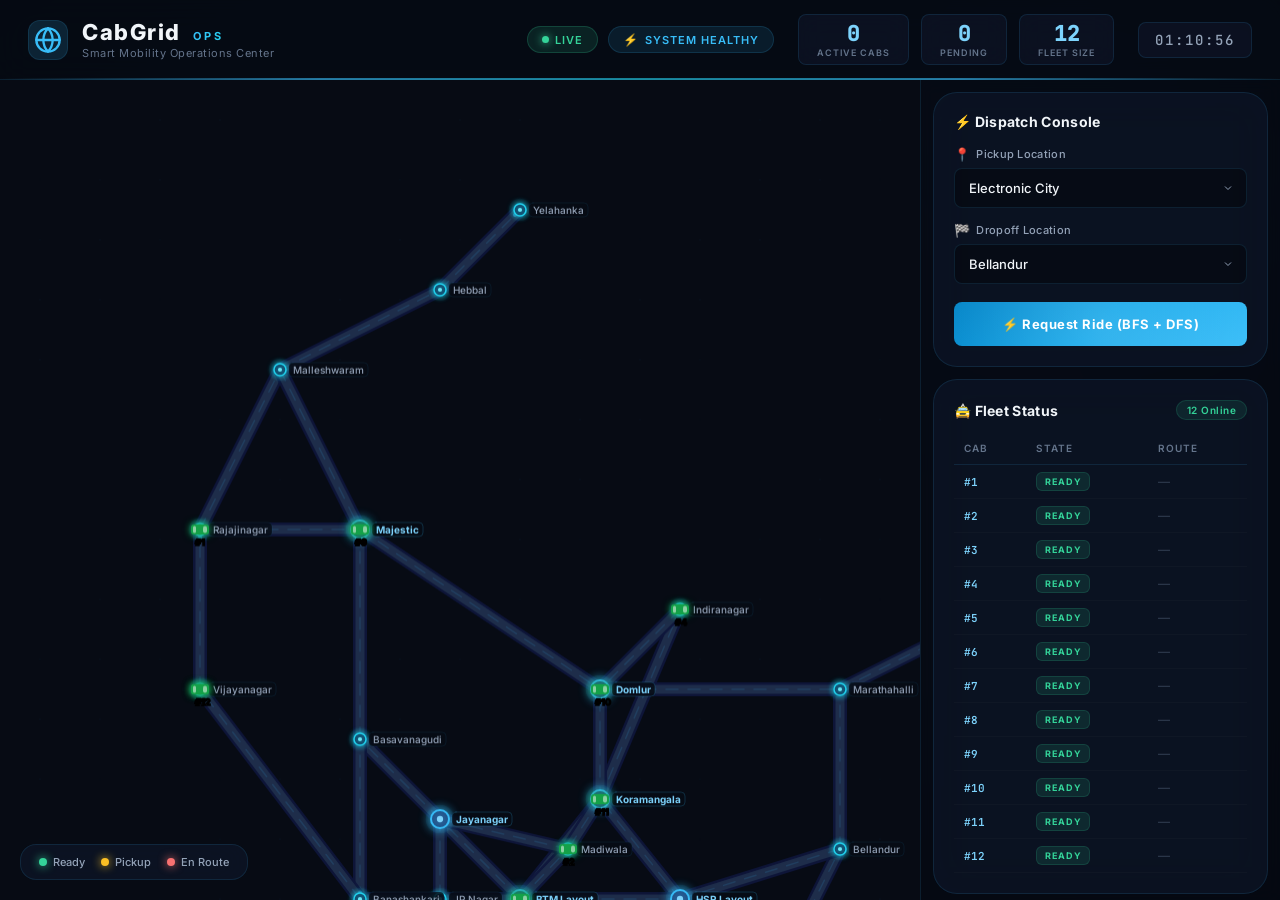
==== index.html @ d975e398 "Initial files" ====
<!DOCTYPE html>
<html lang="en">
<head>
    <meta charset="UTF-8">
    <meta name="viewport" content="width=device-width, initial-scale=1.0">
    <title>CabGrid: AI-Powered Smart Mobility Operations Center</title>
    <meta name="description" content="Real-time cab dispatch optimizer using BFS/DFS graph algorithms for Bangalore's road network.">
    <link rel="stylesheet" href="style.css">
    <link href="https://fonts.googleapis.com/css2?family=Inter:wght@300;400;500;600;700;800;900&family=JetBrains+Mono:wght@400;500;600&display=swap" rel="stylesheet">
</head>
<body>
    <!-- Ambient background effects -->
    <div class="ambient-glow glow-1"></div>
    <div class="ambient-glow glow-2"></div>
    <div class="vignette"></div>

    <div class="dashboard">
        <!-- Premium Top Bar -->
        <header id="top-bar">
            <div class="brand">
                <div class="brand-icon">
                    <svg width="28" height="28" viewBox="0 0 24 24" fill="none" stroke="currentColor" stroke-width="2" stroke-linecap="round" stroke-linejoin="round">
                        <circle cx="12" cy="12" r="10"/>
                        <path d="M12 2a14.5 14.5 0 0 0 0 20 14.5 14.5 0 0 0 0-20"/>
                        <path d="M2 12h20"/>
                    </svg>
                </div>
                <div>
                    <h1>CabGrid <span class="brand-tag">OPS</span></h1>
                    <p class="brand-sub">Smart Mobility Operations Center</p>
                </div>
            </div>
            <div class="header-right">
                <div class="status-pills">
                    <div class="status-pill pill-live">
                        <span class="pulse-dot"></span>
                        LIVE
                    </div>
                    <div class="status-pill pill-health">
                        <span class="health-icon">⚡</span>
                        System Healthy
                    </div>
                </div>
                <div class="stats">
                    <div class="stat-box">
                        <span class="stat-value" id="active-cabs">0</span>
                        <span class="stat-label">Active Cabs</span>
                    </div>
                    <div class="stat-box">
                        <span class="stat-value" id="pending-rides">0</span>
                        <span class="stat-label">Pending</span>
                    </div>
                    <div class="stat-box">
                        <span class="stat-value" id="total-fleet">12</span>
                        <span class="stat-label">Fleet Size</span>
                    </div>
                </div>
                <div class="clock" id="live-clock">--:--:--</div>
            </div>
            <div class="header-glow-line"></div>
        </header>
        
        <main>
            <!-- Full-bleed Map -->
            <div class="map-container">
                <canvas id="cityMap"></canvas>
                <!-- Floating Legend overlay on map -->
                <div class="map-legend">
                    <div class="legend-item"><span class="dot green"></span> Ready</div>
                    <div class="legend-item"><span class="dot yellow"></span> Pickup</div>
                    <div class="legend-item"><span class="dot red"></span> En Route</div>
                </div>
            </div>
            
            <!-- Floating Sidebar -->
            <aside class="control-panel">
                <!-- Dispatch Panel -->
                <div class="glass-panel dispatch-panel">
                    <div class="panel-header">
                        <h3>⚡ Dispatch Console</h3>
                    </div>
                    <div class="form-group">
                        <label>
                            <span class="label-icon">📍</span> Pickup Location
                        </label>
                        <select id="pickup-node"></select>
                    </div>
                    <div class="form-group">
                        <label>
                            <span class="label-icon">🏁</span> Dropoff Location
                        </label>
                        <select id="dropoff-node"></select>
                    </div>
                    <button id="request-btn" class="cta-btn">
                        <span class="btn-glow"></span>
                        <span class="btn-text">⚡ Request Ride (BFS + DFS)</span>
                    </button>
                </div>
                
                <!-- Fleet Admin Panel -->
                <div class="glass-panel fleet-panel">
                    <div class="panel-header">
                        <h3>🚖 Fleet Status</h3>
                        <span class="fleet-count" id="fleet-online">12 Online</span>
                    </div>
                    <table class="cab-table">
                        <thead>
                            <tr>
                                <th>Cab</th>
                                <th>State</th>
                                <th>Route</th>
                            </tr>
                        </thead>
                        <tbody id="cab-list">
                        </tbody>
                    </table>
                </div>
                
                <!-- System Logs -->
                <div class="glass-panel log-panel">
                    <div class="panel-header">
                        <h3>🖥️ System Terminal</h3>
                        <span class="terminal-tag">LIVE</span>
                    </div>
                    <div id="system-log" class="terminal-log"></div>
                </div>
            </aside>
        </main>
    </div>

    <script src="app.js"></script>
</body>
</html>
---- style.css ----
/* ===== DESIGN TOKENS ===== */
:root {
    --bg-deep: #070b14;
    --bg-navy: #0c1220;
    --bg-surface: #111827;
    --panel-bg: rgba(15, 23, 42, 0.6);
    --panel-border: rgba(56, 189, 248, 0.12);
    --panel-border-hover: rgba(56, 189, 248, 0.3);
    --glass-bg: rgba(15, 23, 42, 0.65);
    --glass-blur: 20px;
    
    --accent: #38bdf8;
    --accent-dim: rgba(56, 189, 248, 0.15);
    --accent-glow: rgba(56, 189, 248, 0.4);
    --accent-bright: #7dd3fc;
    
    --cyan: #22d3ee;
    --green: #34d399;
    --amber: #fbbf24;
    --red: #f87171;
    --purple: #a78bfa;
    
    --text-primary: #f1f5f9;
    --text-secondary: #94a3b8;
    --text-dim: #64748b;
    
    --radius-sm: 8px;
    --radius-md: 16px;
    --radius-lg: 24px;
    --radius-xl: 28px;
    
    --shadow-glow: 0 0 40px rgba(56, 189, 248, 0.08);
    --shadow-deep: 0 20px 60px rgba(0, 0, 0, 0.5);
}

/* ===== RESET & BASE ===== */
* {
    margin: 0;
    padding: 0;
    box-sizing: border-box;
}

html, body {
    font-family: 'Inter', -apple-system, BlinkMacSystemFont, sans-serif;
    background: var(--bg-deep);
    color: var(--text-primary);
    height: 100vh;
    overflow: hidden;
}

/* ===== AMBIENT BACKGROUND EFFECTS ===== */
.ambient-glow {
    position: fixed;
    border-radius: 50%;
    filter: blur(120px);
    pointer-events: none;
    z-index: 0;
}

.glow-1 {
    width: 600px;
    height: 600px;
    background: radial-gradient(circle, rgba(56, 189, 248, 0.08), transparent 70%);
    top: -200px;
    right: -100px;
    animation: ambientFloat 12s ease-in-out infinite alternate;
}

.glow-2 {
    width: 500px;
    height: 500px;
    background: radial-gradient(circle, rgba(167, 139, 250, 0.06), transparent 70%);
    bottom: -150px;
    left: -100px;
    animation: ambientFloat 15s ease-in-out infinite alternate-reverse;
}

@keyframes ambientFloat {
    0% { transform: translate(0, 0) scale(1); }
    100% { transform: translate(30px, -20px) scale(1.1); }
}

.vignette {
    position: fixed;
    inset: 0;
    background: radial-gradient(ellipse at center, transparent 50%, rgba(0, 0, 0, 0.4) 100%);
    pointer-events: none;
    z-index: 1;
}

/* ===== DASHBOARD LAYOUT ===== */
.dashboard {
    position: relative;
    z-index: 2;
    width: 100vw;
    height: 100vh;
    display: flex;
    flex-direction: column;
}

/* ===== HEADER / TOP BAR ===== */
header {
    display: flex;
    justify-content: space-between;
    align-items: center;
    padding: 14px 28px;
    background: rgba(7, 11, 20, 0.85);
    backdrop-filter: blur(16px);
    -webkit-backdrop-filter: blur(16px);
    border-bottom: 1px solid var(--panel-border);
    position: relative;
    z-index: 10;
}

.header-glow-line {
    position: absolute;
    bottom: -1px;
    left: 0;
    right: 0;
    height: 2px;
    background: linear-gradient(90deg, transparent, var(--accent), var(--cyan), var(--accent), transparent);
    opacity: 0.6;
    animation: glowPulse 3s ease-in-out infinite;
}

@keyframes glowPulse {
    0%, 100% { opacity: 0.4; }
    50% { opacity: 0.8; }
}

.brand {
    display: flex;
    align-items: center;
    gap: 14px;
}

.brand-icon {
    width: 40px;
    height: 40px;
    display: flex;
    align-items: center;
    justify-content: center;
    background: var(--accent-dim);
    border-radius: 12px;
    color: var(--accent);
    border: 1px solid var(--panel-border);
}

h1 {
    font-size: 22px;
    font-weight: 800;
    letter-spacing: 1.5px;
    line-height: 1.1;
    color: var(--text-primary);
}

.brand-tag {
    font-size: 11px;
    font-weight: 700;
    background: linear-gradient(135deg, var(--accent), var(--cyan));
    -webkit-background-clip: text;
    -webkit-text-fill-color: transparent;
    background-clip: text;
    margin-left: 6px;
    letter-spacing: 3px;
}

.brand-sub {
    font-size: 11px;
    color: var(--text-dim);
    font-weight: 400;
    letter-spacing: 0.5px;
    margin-top: 2px;
}

.header-right {
    display: flex;
    align-items: center;
    gap: 24px;
}

.status-pills {
    display: flex;
    gap: 10px;
}

.status-pill {
    display: flex;
    align-items: center;
    gap: 6px;
    padding: 5px 14px;
    border-radius: 20px;
    font-size: 11px;
    font-weight: 600;
    letter-spacing: 1px;
    text-transform: uppercase;
}

.pill-live {
    background: rgba(52, 211, 153, 0.12);
    color: var(--green);
    border: 1px solid rgba(52, 211, 153, 0.2);
}

.pulse-dot {
    width: 7px;
    height: 7px;
    background: var(--green);
    border-radius: 50%;
    animation: pulse 2s ease-in-out infinite;
    box-shadow: 0 0 8px var(--green);
}

@keyframes pulse {
    0%, 100% { opacity: 1; transform: scale(1); }
    50% { opacity: 0.5; transform: scale(0.8); }
}

.pill-health {
    background: rgba(56, 189, 248, 0.1);
    color: var(--accent);
    border: 1px solid rgba(56, 189, 248, 0.15);
}

.health-icon {
    font-size: 12px;
}

.stats {
    display: flex;
    gap: 12px;
}

.stat-box {
    display: flex;
    flex-direction: column;
    align-items: center;
    padding: 6px 18px;
    background: var(--panel-bg);
    backdrop-filter: blur(12px);
    border-radius: var(--radius-sm);
    border: 1px solid var(--panel-border);
    min-width: 70px;
}

.stat-value {
    font-size: 22px;
    font-weight: 800;
    color: var(--accent-bright);
    line-height: 1.2;
    font-family: 'JetBrains Mono', monospace;
}

.stat-label {
    font-size: 9px;
    color: var(--text-dim);
    text-transform: uppercase;
    letter-spacing: 1px;
    font-weight: 600;
}

.clock {
    font-family: 'JetBrains Mono', monospace;
    font-size: 14px;
    color: var(--text-secondary);
    background: var(--panel-bg);
    padding: 8px 16px;
    border-radius: var(--radius-sm);
    border: 1px solid var(--panel-border);
    letter-spacing: 2px;
    font-weight: 500;
}

/* ===== MAIN LAYOUT ===== */
main {
    display: flex;
    flex: 1;
    overflow: hidden;
    gap: 0;
}

/* ===== MAP CONTAINER ===== */
.map-container {
    flex: 1;
    position: relative;
    overflow: hidden;
    background: var(--bg-deep);
}

canvas {
    width: 100%;
    height: 100%;
    display: block;
    cursor: grab;
}
canvas:active {
    cursor: grabbing;
}

.map-legend {
    position: absolute;
    bottom: 20px;
    left: 20px;
    display: flex;
    gap: 16px;
    padding: 10px 18px;
    background: var(--glass-bg);
    backdrop-filter: blur(var(--glass-blur));
    -webkit-backdrop-filter: blur(var(--glass-blur));
    border-radius: var(--radius-md);
    border: 1px solid var(--panel-border);
    z-index: 5;
}

.legend-item {
    display: flex;
    align-items: center;
    gap: 6px;
    font-size: 11px;
    color: var(--text-secondary);
    font-weight: 500;
}

.dot {
    width: 8px;
    height: 8px;
    border-radius: 50%;
}
.dot.green { background: var(--green); box-shadow: 0 0 10px var(--green); }
.dot.yellow { background: var(--amber); box-shadow: 0 0 10px var(--amber); }
.dot.red { background: var(--red); box-shadow: 0 0 10px var(--red); }

/* ===== CONTROL PANEL (Sidebar) ===== */
.control-panel {
    width: 360px;
    display: flex;
    flex-direction: column;
    gap: 12px;
    padding: 12px;
    background: rgba(7, 11, 20, 0.7);
    backdrop-filter: blur(8px);
    border-left: 1px solid var(--panel-border);
    overflow-y: auto;
}

/* Scrollbar styling */
.control-panel::-webkit-scrollbar {
    width: 4px;
}
.control-panel::-webkit-scrollbar-thumb {
    background: var(--accent-dim);
    border-radius: 4px;
}

/* ===== GLASS PANEL ===== */
.glass-panel {
    background: var(--glass-bg);
    backdrop-filter: blur(var(--glass-blur));
    -webkit-backdrop-filter: blur(var(--glass-blur));
    border: 1px solid var(--panel-border);
    border-radius: var(--radius-lg);
    padding: 20px;
    transition: border-color 0.3s ease, box-shadow 0.3s ease;
}

.glass-panel:hover {
    border-color: var(--panel-border-hover);
    box-shadow: var(--shadow-glow);
}

.panel-header {
    display: flex;
    justify-content: space-between;
    align-items: center;
    margin-bottom: 16px;
}

.panel-header h3 {
    font-size: 14px;
    font-weight: 700;
    color: var(--text-primary);
    letter-spacing: 0.3px;
}

.fleet-count {
    font-size: 10px;
    font-weight: 600;
    color: var(--green);
    background: rgba(52, 211, 153, 0.1);
    padding: 3px 10px;
    border-radius: 12px;
    border: 1px solid rgba(52, 211, 153, 0.15);
    letter-spacing: 0.5px;
}

.terminal-tag {
    font-size: 9px;
    font-weight: 700;
    color: var(--red);
    background: rgba(248, 113, 113, 0.1);
    padding: 3px 10px;
    border-radius: 12px;
    border: 1px solid rgba(248, 113, 113, 0.15);
    letter-spacing: 1.5px;
    animation: pulse 2s ease-in-out infinite;
}

/* ===== FORM ELEMENTS ===== */
.form-group {
    margin-bottom: 14px;
}

label {
    display: flex;
    align-items: center;
    gap: 6px;
    font-size: 11px;
    color: var(--text-secondary);
    margin-bottom: 6px;
    font-weight: 500;
    letter-spacing: 0.3px;
}

.label-icon {
    font-size: 13px;
}

select {
    width: 100%;
    padding: 11px 14px;
    background: rgba(0, 0, 0, 0.35);
    border: 1px solid var(--panel-border);
    border-radius: var(--radius-sm);
    color: var(--text-primary);
    font-family: 'Inter', sans-serif;
    font-size: 13px;
    font-weight: 500;
    outline: none;
    cursor: pointer;
    transition: border-color 0.3s ease, box-shadow 0.3s ease;
    appearance: none;
    -webkit-appearance: none;
    background-image: url("data:image/svg+xml,%3Csvg xmlns='http://www.w3.org/2000/svg' width='12' height='12' viewBox='0 0 24 24' fill='none' stroke='%2394a3b8' stroke-width='2'%3E%3Cpath d='M6 9l6 6 6-6'/%3E%3C/svg%3E");
    background-repeat: no-repeat;
    background-position: right 12px center;
}

select option {
    background: #1e293b;
    color: #f1f5f9;
    padding: 8px;
}

select:focus {
    border-color: var(--accent);
    box-shadow: 0 0 0 3px var(--accent-dim);
}

select:hover {
    border-color: rgba(56, 189, 248, 0.25);
}

/* ===== CTA BUTTON ===== */
.cta-btn {
    position: relative;
    width: 100%;
    padding: 14px;
    background: linear-gradient(135deg, #0284c7, #0ea5e9, #38bdf8);
    color: #fff;
    border: none;
    border-radius: var(--radius-sm);
    font-family: 'Inter', sans-serif;
    font-size: 13px;
    font-weight: 700;
    cursor: pointer;
    overflow: hidden;
    transition: transform 0.2s ease, box-shadow 0.3s ease;
    margin-top: 4px;
    letter-spacing: 0.5px;
}

.cta-btn:hover {
    transform: translateY(-1px);
    box-shadow: 0 8px 30px rgba(56, 189, 248, 0.3), 0 0 60px rgba(56, 189, 248, 0.1);
}

.cta-btn:active {
    transform: translateY(0);
}

.btn-glow {
    position: absolute;
    top: -50%;
    left: -50%;
    width: 200%;
    height: 200%;
    background: radial-gradient(circle, rgba(255,255,255,0.15), transparent 60%);
    animation: btnShimmer 3s ease-in-out infinite;
    pointer-events: none;
}

@keyframes btnShimmer {
    0% { transform: translate(-30%, -30%); }
    50% { transform: translate(10%, 10%); }
    100% { transform: translate(-30%, -30%); }
}

.btn-text {
    position: relative;
    z-index: 1;
}

/* ===== FLEET TABLE ===== */
.cab-table {
    width: 100%;
    border-collapse: collapse;
    font-size: 12px;
}

.cab-table th {
    text-align: left;
    padding: 6px 10px 10px 10px;
    border-bottom: 1px solid var(--panel-border);
    color: var(--text-dim);
    font-weight: 600;
    font-size: 10px;
    text-transform: uppercase;
    letter-spacing: 1px;
}

.cab-table td {
    padding: 7px 10px;
    border-bottom: 1px solid rgba(255,255,255,0.02);
    font-size: 12px;
}

.cab-table tr {
    transition: background 0.2s ease;
}

.cab-table tr:hover {
    background: rgba(56, 189, 248, 0.04);
}

.badge {
    display: inline-block;
    padding: 3px 8px;
    border-radius: 6px;
    font-size: 9px;
    font-weight: 700;
    text-transform: uppercase;
    letter-spacing: 0.8px;
}

.badge.idle {
    background: rgba(52, 211, 153, 0.12);
    color: var(--green);
    border: 1px solid rgba(52, 211, 153, 0.15);
}
.badge.manual {
    background: rgba(248, 113, 113, 0.12);
    color: var(--red);
    border: 1px solid rgba(248, 113, 113, 0.15);
}
.badge.simulated {
    background: rgba(56, 189, 248, 0.12);
    color: var(--accent);
    border: 1px solid rgba(56, 189, 248, 0.15);
}

.route-cell {
    color: var(--text-dim);
    font-size: 11px;
}

/* ===== TERMINAL LOG ===== */
.log-panel {
    flex: 1;
    display: flex;
    flex-direction: column;
    overflow: hidden;
    min-height: 150px;
}

.terminal-log {
    flex: 1;
    background: rgba(0, 0, 0, 0.4);
    border: 1px solid rgba(255, 255, 255, 0.04);
    border-radius: var(--radius-sm);
    padding: 12px;
    font-family: 'JetBrains Mono', monospace;
    font-size: 11px;
    line-height: 1.6;
    overflow-y: auto;
    color: var(--text-secondary);
}

.terminal-log::-webkit-scrollbar {
    width: 3px;
}
.terminal-log::-webkit-scrollbar-thumb {
    background: rgba(56, 189, 248, 0.2);
    border-radius: 3px;
}

.log-entry {
    margin-bottom: 4px;
    padding-bottom: 4px;
    border-bottom: 1px solid rgba(255,255,255,0.02);
    animation: logSlideIn 0.3s ease-out;
}

@keyframes logSlideIn {
    from { opacity: 0; transform: translateY(-6px); }
    to { opacity: 1; transform: translateY(0); }
}

.log-sys { color: var(--accent); }
.log-wait { color: var(--amber); }
.log-run { color: var(--red); }
.log-done { color: var(--green); }
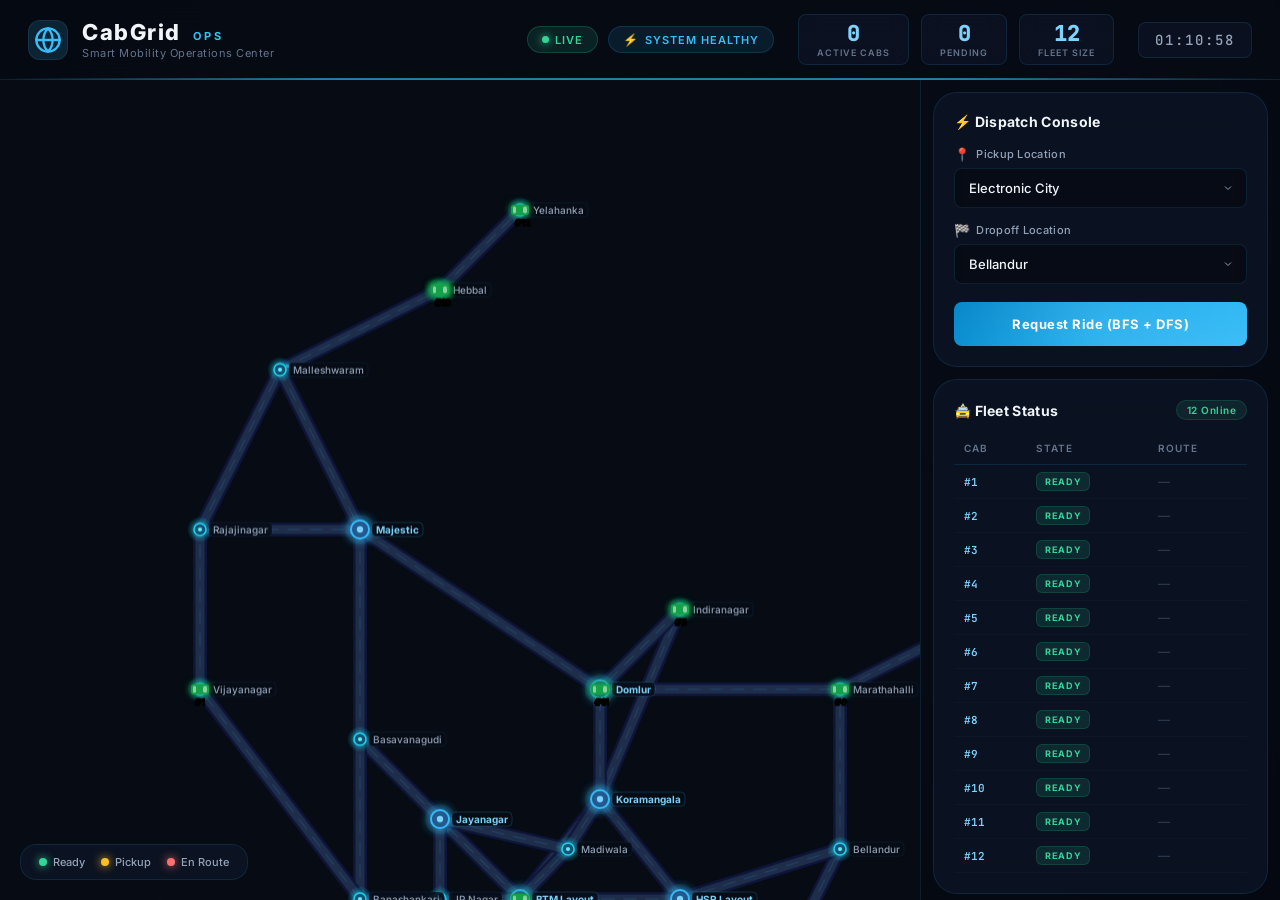
==== commit 45a8d55c: "Remove emoji from index page" ====
--- a/index.html
+++ b/index.html
@@ -1,133 +1,151 @@
-<!DOCTYPE html>
+<!doctype html>
 <html lang="en">
-<head>
-    <meta charset="UTF-8">
-    <meta name="viewport" content="width=device-width, initial-scale=1.0">
+  <head>
+    <meta charset="UTF-8" />
+    <meta name="viewport" content="width=device-width, initial-scale=1.0" />
     <title>CabGrid: AI-Powered Smart Mobility Operations Center</title>
-    <meta name="description" content="Real-time cab dispatch optimizer using BFS/DFS graph algorithms for Bangalore's road network.">
-    <link rel="stylesheet" href="style.css">
-    <link href="https://fonts.googleapis.com/css2?family=Inter:wght@300;400;500;600;700;800;900&family=JetBrains+Mono:wght@400;500;600&display=swap" rel="stylesheet">
-</head>
-<body>
+    <meta
+      name="description"
+      content="Real-time cab dispatch optimizer using BFS/DFS graph algorithms for Bangalore's road network."
+    />
+    <link rel="stylesheet" href="style.css" />
+    <link
+      href="https://fonts.googleapis.com/css2?family=Inter:wght@300;400;500;600;700;800;900&family=JetBrains+Mono:wght@400;500;600&display=swap"
+      rel="stylesheet"
+    />
+  </head>
+  <body>
     <!-- Ambient background effects -->
     <div class="ambient-glow glow-1"></div>
     <div class="ambient-glow glow-2"></div>
     <div class="vignette"></div>
 
     <div class="dashboard">
-        <!-- Premium Top Bar -->
-        <header id="top-bar">
-            <div class="brand">
-                <div class="brand-icon">
-                    <svg width="28" height="28" viewBox="0 0 24 24" fill="none" stroke="currentColor" stroke-width="2" stroke-linecap="round" stroke-linejoin="round">
-                        <circle cx="12" cy="12" r="10"/>
-                        <path d="M12 2a14.5 14.5 0 0 0 0 20 14.5 14.5 0 0 0 0-20"/>
-                        <path d="M2 12h20"/>
-                    </svg>
-                </div>
-                <div>
-                    <h1>CabGrid <span class="brand-tag">OPS</span></h1>
-                    <p class="brand-sub">Smart Mobility Operations Center</p>
-                </div>
+      <!-- Premium Top Bar -->
+      <header id="top-bar">
+        <div class="brand">
+          <div class="brand-icon">
+            <svg
+              width="28"
+              height="28"
+              viewBox="0 0 24 24"
+              fill="none"
+              stroke="currentColor"
+              stroke-width="2"
+              stroke-linecap="round"
+              stroke-linejoin="round"
+            >
+              <circle cx="12" cy="12" r="10" />
+              <path d="M12 2a14.5 14.5 0 0 0 0 20 14.5 14.5 0 0 0 0-20" />
+              <path d="M2 12h20" />
+            </svg>
+          </div>
+          <div>
+            <h1>CabGrid <span class="brand-tag">OPS</span></h1>
+            <p class="brand-sub">Smart Mobility Operations Center</p>
+          </div>
+        </div>
+        <div class="header-right">
+          <div class="status-pills">
+            <div class="status-pill pill-live">
+              <span class="pulse-dot"></span>
+              LIVE
             </div>
-            <div class="header-right">
-                <div class="status-pills">
-                    <div class="status-pill pill-live">
-                        <span class="pulse-dot"></span>
-                        LIVE
-                    </div>
-                    <div class="status-pill pill-health">
-                        <span class="health-icon">⚡</span>
-                        System Healthy
-                    </div>
-                </div>
-                <div class="stats">
-                    <div class="stat-box">
-                        <span class="stat-value" id="active-cabs">0</span>
-                        <span class="stat-label">Active Cabs</span>
-                    </div>
-                    <div class="stat-box">
-                        <span class="stat-value" id="pending-rides">0</span>
-                        <span class="stat-label">Pending</span>
-                    </div>
-                    <div class="stat-box">
-                        <span class="stat-value" id="total-fleet">12</span>
-                        <span class="stat-label">Fleet Size</span>
-                    </div>
-                </div>
-                <div class="clock" id="live-clock">--:--:--</div>
+            <div class="status-pill pill-health">
+              <span class="health-icon">⚡</span>
+              System Healthy
             </div>
-            <div class="header-glow-line"></div>
-        </header>
-        
-        <main>
-            <!-- Full-bleed Map -->
-            <div class="map-container">
-                <canvas id="cityMap"></canvas>
-                <!-- Floating Legend overlay on map -->
-                <div class="map-legend">
-                    <div class="legend-item"><span class="dot green"></span> Ready</div>
-                    <div class="legend-item"><span class="dot yellow"></span> Pickup</div>
-                    <div class="legend-item"><span class="dot red"></span> En Route</div>
-                </div>
+          </div>
+          <div class="stats">
+            <div class="stat-box">
+              <span class="stat-value" id="active-cabs">0</span>
+              <span class="stat-label">Active Cabs</span>
             </div>
-            
-            <!-- Floating Sidebar -->
-            <aside class="control-panel">
-                <!-- Dispatch Panel -->
-                <div class="glass-panel dispatch-panel">
-                    <div class="panel-header">
-                        <h3>⚡ Dispatch Console</h3>
-                    </div>
-                    <div class="form-group">
-                        <label>
-                            <span class="label-icon">📍</span> Pickup Location
-                        </label>
-                        <select id="pickup-node"></select>
-                    </div>
-                    <div class="form-group">
-                        <label>
-                            <span class="label-icon">🏁</span> Dropoff Location
-                        </label>
-                        <select id="dropoff-node"></select>
-                    </div>
-                    <button id="request-btn" class="cta-btn">
-                        <span class="btn-glow"></span>
-                        <span class="btn-text">⚡ Request Ride (BFS + DFS)</span>
-                    </button>
-                </div>
-                
-                <!-- Fleet Admin Panel -->
-                <div class="glass-panel fleet-panel">
-                    <div class="panel-header">
-                        <h3>🚖 Fleet Status</h3>
-                        <span class="fleet-count" id="fleet-online">12 Online</span>
-                    </div>
-                    <table class="cab-table">
-                        <thead>
-                            <tr>
-                                <th>Cab</th>
-                                <th>State</th>
-                                <th>Route</th>
-                            </tr>
-                        </thead>
-                        <tbody id="cab-list">
-                        </tbody>
-                    </table>
-                </div>
-                
-                <!-- System Logs -->
-                <div class="glass-panel log-panel">
-                    <div class="panel-header">
-                        <h3>🖥️ System Terminal</h3>
-                        <span class="terminal-tag">LIVE</span>
-                    </div>
-                    <div id="system-log" class="terminal-log"></div>
-                </div>
-            </aside>
-        </main>
+            <div class="stat-box">
+              <span class="stat-value" id="pending-rides">0</span>
+              <span class="stat-label">Pending</span>
+            </div>
+            <div class="stat-box">
+              <span class="stat-value" id="total-fleet">12</span>
+              <span class="stat-label">Fleet Size</span>
+            </div>
+          </div>
+          <div class="clock" id="live-clock">--:--:--</div>
+        </div>
+        <div class="header-glow-line"></div>
+      </header>
+
+      <main>
+        <!-- Full-bleed Map -->
+        <div class="map-container">
+          <canvas id="cityMap"></canvas>
+          <!-- Floating Legend overlay on map -->
+          <div class="map-legend">
+            <div class="legend-item"><span class="dot green"></span> Ready</div>
+            <div class="legend-item">
+              <span class="dot yellow"></span> Pickup
+            </div>
+            <div class="legend-item">
+              <span class="dot red"></span> En Route
+            </div>
+          </div>
+        </div>
+
+        <!-- Floating Sidebar -->
+        <aside class="control-panel">
+          <!-- Dispatch Panel -->
+          <div class="glass-panel dispatch-panel">
+            <div class="panel-header">
+              <h3>⚡ Dispatch Console</h3>
+            </div>
+            <div class="form-group">
+              <label>
+                <span class="label-icon">📍</span> Pickup Location
+              </label>
+              <select id="pickup-node"></select>
+            </div>
+            <div class="form-group">
+              <label>
+                <span class="label-icon">🏁</span> Dropoff Location
+              </label>
+              <select id="dropoff-node"></select>
+            </div>
+            <button id="request-btn" class="cta-btn">
+              <span class="btn-glow"></span>
+              <span class="btn-text"> Request Ride (BFS + DFS)</span>
+            </button>
+          </div>
+
+          <!-- Fleet Admin Panel -->
+          <div class="glass-panel fleet-panel">
+            <div class="panel-header">
+              <h3>🚖 Fleet Status</h3>
+              <span class="fleet-count" id="fleet-online">12 Online</span>
+            </div>
+            <table class="cab-table">
+              <thead>
+                <tr>
+                  <th>Cab</th>
+                  <th>State</th>
+                  <th>Route</th>
+                </tr>
+              </thead>
+              <tbody id="cab-list"></tbody>
+            </table>
+          </div>
+
+          <!-- System Logs -->
+          <div class="glass-panel log-panel">
+            <div class="panel-header">
+              <h3>🖥️ System Terminal</h3>
+              <span class="terminal-tag">LIVE</span>
+            </div>
+            <div id="system-log" class="terminal-log"></div>
+          </div>
+        </aside>
+      </main>
     </div>
 
     <script src="app.js"></script>
-</body>
+  </body>
 </html>
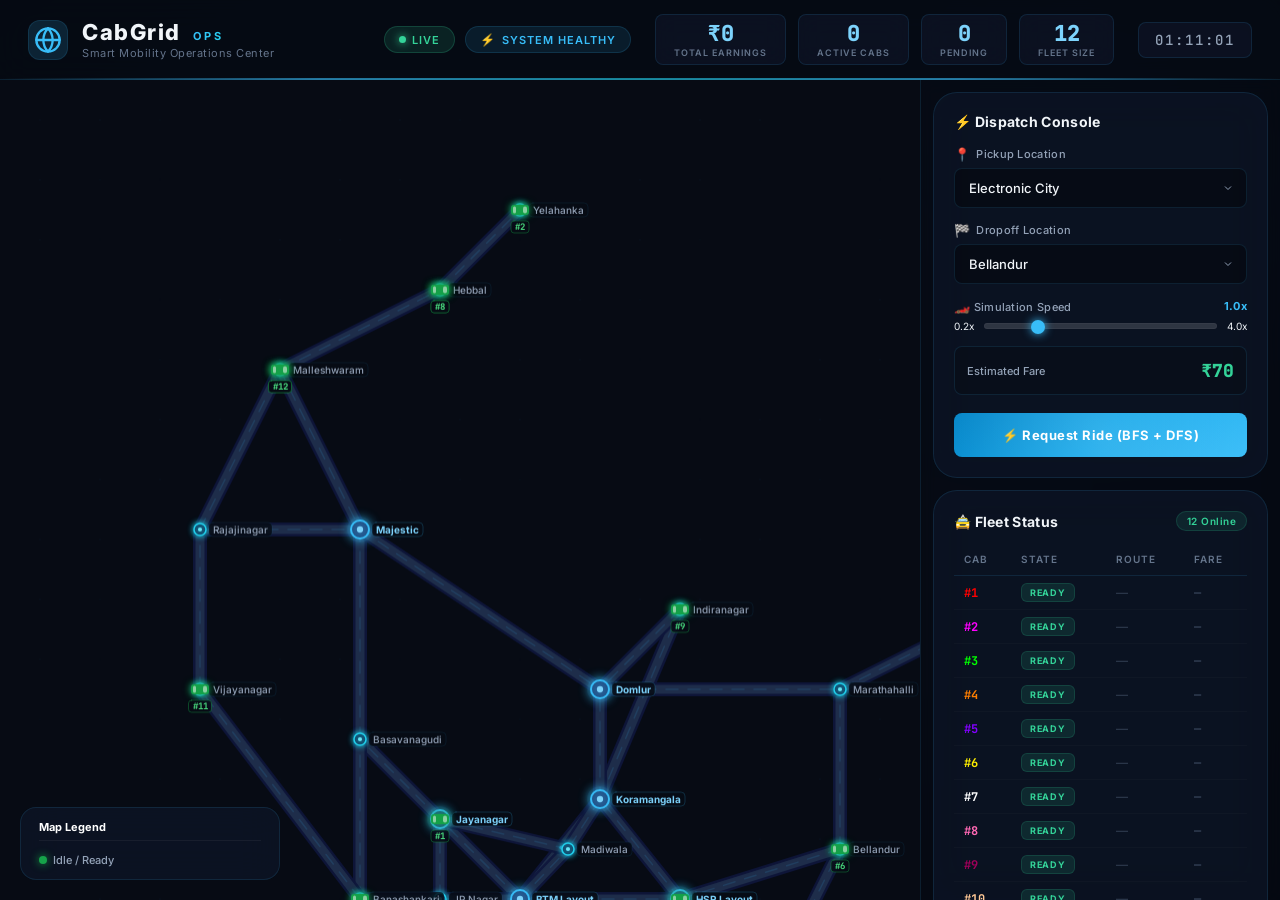
==== commit c24dacc9: "Adding files into the repo" ====
--- a/index.html
+++ b/index.html
@@ -1,151 +1,160 @@
-<!doctype html>
+<!DOCTYPE html>
 <html lang="en">
-  <head>
-    <meta charset="UTF-8" />
-    <meta name="viewport" content="width=device-width, initial-scale=1.0" />
+<head>
+    <meta charset="UTF-8">
+    <meta name="viewport" content="width=device-width, initial-scale=1.0">
     <title>CabGrid: AI-Powered Smart Mobility Operations Center</title>
-    <meta
-      name="description"
-      content="Real-time cab dispatch optimizer using BFS/DFS graph algorithms for Bangalore's road network."
-    />
-    <link rel="stylesheet" href="style.css" />
-    <link
-      href="https://fonts.googleapis.com/css2?family=Inter:wght@300;400;500;600;700;800;900&family=JetBrains+Mono:wght@400;500;600&display=swap"
-      rel="stylesheet"
-    />
-  </head>
-  <body>
+    <meta name="description" content="Real-time cab dispatch optimizer using BFS/DFS graph algorithms for Bangalore's road network.">
+    <link rel="stylesheet" href="style.css">
+    <link href="https://fonts.googleapis.com/css2?family=Inter:wght@300;400;500;600;700;800;900&family=JetBrains+Mono:wght@400;500;600&display=swap" rel="stylesheet">
+</head>
+<body>
     <!-- Ambient background effects -->
     <div class="ambient-glow glow-1"></div>
     <div class="ambient-glow glow-2"></div>
     <div class="vignette"></div>
 
     <div class="dashboard">
-      <!-- Premium Top Bar -->
-      <header id="top-bar">
-        <div class="brand">
-          <div class="brand-icon">
-            <svg
-              width="28"
-              height="28"
-              viewBox="0 0 24 24"
-              fill="none"
-              stroke="currentColor"
-              stroke-width="2"
-              stroke-linecap="round"
-              stroke-linejoin="round"
-            >
-              <circle cx="12" cy="12" r="10" />
-              <path d="M12 2a14.5 14.5 0 0 0 0 20 14.5 14.5 0 0 0 0-20" />
-              <path d="M2 12h20" />
-            </svg>
-          </div>
-          <div>
-            <h1>CabGrid <span class="brand-tag">OPS</span></h1>
-            <p class="brand-sub">Smart Mobility Operations Center</p>
-          </div>
-        </div>
-        <div class="header-right">
-          <div class="status-pills">
-            <div class="status-pill pill-live">
-              <span class="pulse-dot"></span>
-              LIVE
+        <!-- Premium Top Bar -->
+        <header id="top-bar">
+            <div class="brand">
+                <div class="brand-icon">
+                    <svg width="28" height="28" viewBox="0 0 24 24" fill="none" stroke="currentColor" stroke-width="2" stroke-linecap="round" stroke-linejoin="round">
+                        <circle cx="12" cy="12" r="10"/>
+                        <path d="M12 2a14.5 14.5 0 0 0 0 20 14.5 14.5 0 0 0 0-20"/>
+                        <path d="M2 12h20"/>
+                    </svg>
+                </div>
+                <div>
+                    <h1>CabGrid <span class="brand-tag">OPS</span></h1>
+                    <p class="brand-sub">Smart Mobility Operations Center</p>
+                </div>
             </div>
-            <div class="status-pill pill-health">
-              <span class="health-icon">⚡</span>
-              System Healthy
+            <div class="header-right">
+                <div class="status-pills">
+                    <div class="status-pill pill-live">
+                        <span class="pulse-dot"></span>
+                        LIVE
+                    </div>
+                    <div class="status-pill pill-health">
+                        <span class="health-icon">⚡</span>
+                        System Healthy
+                    </div>
+                </div>
+                <div class="stats">
+                    <div class="stat-box">
+                        <span class="stat-value" id="total-collection">₹0</span>
+                        <span class="stat-label">Total Earnings</span>
+                    </div>
+                    <div class="stat-box">
+                        <span class="stat-value" id="active-cabs">0</span>
+                        <span class="stat-label">Active Cabs</span>
+                    </div>
+                    <div class="stat-box">
+                        <span class="stat-value" id="pending-rides">0</span>
+                        <span class="stat-label">Pending</span>
+                    </div>
+                    <div class="stat-box">
+                        <span class="stat-value" id="total-fleet">12</span>
+                        <span class="stat-label">Fleet Size</span>
+                    </div>
+                </div>
+                <div class="clock" id="live-clock">--:--:--</div>
             </div>
-          </div>
-          <div class="stats">
-            <div class="stat-box">
-              <span class="stat-value" id="active-cabs">0</span>
-              <span class="stat-label">Active Cabs</span>
+            <div class="header-glow-line"></div>
+        </header>
+        
+        <main>
+            <!-- Full-bleed Map -->
+            <div class="map-container">
+                <canvas id="cityMap"></canvas>
+                <!-- Floating Legend overlay on map -->
+                <div class="map-legend" id="map-legend">
+                    <div class="legend-item" style="border-bottom: 1px solid rgba(255,255,255,0.05); padding-bottom: 6px; margin-bottom: 4px; font-weight: 700; color: #fff;">Map Legend</div>
+                    <div class="legend-item"><span class="dot green" style="background:#16a34a; box-shadow:0 0 8px #16a34a"></span> Idle / Ready</div>
+                </div>
             </div>
-            <div class="stat-box">
-              <span class="stat-value" id="pending-rides">0</span>
-              <span class="stat-label">Pending</span>
-            </div>
-            <div class="stat-box">
-              <span class="stat-value" id="total-fleet">12</span>
-              <span class="stat-label">Fleet Size</span>
-            </div>
-          </div>
-          <div class="clock" id="live-clock">--:--:--</div>
-        </div>
-        <div class="header-glow-line"></div>
-      </header>
+            
+            <!-- Floating Sidebar -->
+            <aside class="control-panel">
+                <!-- Dispatch Panel -->
+                <div class="glass-panel dispatch-panel">
+                    <div class="panel-header">
+                        <h3>⚡ Dispatch Console</h3>
+                    </div>
+                    <div class="form-group">
+                        <label>
+                            <span class="label-icon">📍</span> Pickup Location
+                        </label>
+                        <select id="pickup-node"></select>
+                    </div>
+                    <div class="form-group">
+                        <label>
+                            <span class="label-icon">🏁</span> Dropoff Location
+                        </label>
+                        <select id="dropoff-node"></select>
+                    </div>
+                    
+                    <div class="form-group">
+                        <label style="display: flex; justify-content: space-between; align-items: center;">
+                            <span><span class="label-icon">🏎️</span> Simulation Speed</span>
+                            <span id="speed-multiplier-val" style="color: var(--accent); font-weight: 700;">1.0x</span>
+                        </label>
+                        <div class="slider-wrapper" style="display: flex; align-items: center; gap: 10px; margin-top: 6px;">
+                            <span style="font-size: 10px; color: var(--text-muted);">0.2x</span>
+                            <input type="range" id="system-speed-slider" min="0.2" max="4.0" step="0.1" value="1.0" style="flex: 1; accent-color: var(--accent); cursor: pointer; background: rgba(255,255,255,0.08); border-radius: 4px; height: 6px; -webkit-appearance: none; outline: none;">
+                            <span style="font-size: 10px; color: var(--text-muted);">4.0x</span>
+                        </div>
+                    </div>
+                    
+                    <div class="fare-container">
+                        <div class="fare-label">Estimated Fare</div>
+                        <div class="fare-details">
+                            <span id="fare-val" class="fare-amount">₹0</span>
+                            <span id="surge-badge" class="surge-badge" style="display:none;">⚡ 1.5x SURGE</span>
+                        </div>
+                    </div>
 
-      <main>
-        <!-- Full-bleed Map -->
-        <div class="map-container">
-          <canvas id="cityMap"></canvas>
-          <!-- Floating Legend overlay on map -->
-          <div class="map-legend">
-            <div class="legend-item"><span class="dot green"></span> Ready</div>
-            <div class="legend-item">
-              <span class="dot yellow"></span> Pickup
-            </div>
-            <div class="legend-item">
-              <span class="dot red"></span> En Route
-            </div>
-          </div>
-        </div>
-
-        <!-- Floating Sidebar -->
-        <aside class="control-panel">
-          <!-- Dispatch Panel -->
-          <div class="glass-panel dispatch-panel">
-            <div class="panel-header">
-              <h3>⚡ Dispatch Console</h3>
-            </div>
-            <div class="form-group">
-              <label>
-                <span class="label-icon">📍</span> Pickup Location
-              </label>
-              <select id="pickup-node"></select>
-            </div>
-            <div class="form-group">
-              <label>
-                <span class="label-icon">🏁</span> Dropoff Location
-              </label>
-              <select id="dropoff-node"></select>
-            </div>
-            <button id="request-btn" class="cta-btn">
-              <span class="btn-glow"></span>
-              <span class="btn-text"> Request Ride (BFS + DFS)</span>
-            </button>
-          </div>
-
-          <!-- Fleet Admin Panel -->
-          <div class="glass-panel fleet-panel">
-            <div class="panel-header">
-              <h3>🚖 Fleet Status</h3>
-              <span class="fleet-count" id="fleet-online">12 Online</span>
-            </div>
-            <table class="cab-table">
-              <thead>
-                <tr>
-                  <th>Cab</th>
-                  <th>State</th>
-                  <th>Route</th>
-                </tr>
-              </thead>
-              <tbody id="cab-list"></tbody>
-            </table>
-          </div>
-
-          <!-- System Logs -->
-          <div class="glass-panel log-panel">
-            <div class="panel-header">
-              <h3>🖥️ System Terminal</h3>
-              <span class="terminal-tag">LIVE</span>
-            </div>
-            <div id="system-log" class="terminal-log"></div>
-          </div>
-        </aside>
-      </main>
+                    <button id="request-btn" class="cta-btn">
+                        <span class="btn-glow"></span>
+                        <span class="btn-text">⚡ Request Ride (BFS + DFS)</span>
+                    </button>
+                </div>
+                
+                <!-- Fleet Admin Panel -->
+                <div class="glass-panel fleet-panel">
+                    <div class="panel-header">
+                        <h3>🚖 Fleet Status</h3>
+                        <span class="fleet-count" id="fleet-online">12 Online</span>
+                    </div>
+                    <table class="cab-table">
+                        <thead>
+                            <tr>
+                                <th>Cab</th>
+                                <th>State</th>
+                                <th>Route</th>
+                                <th>Fare</th>
+                            </tr>
+                        </thead>
+                        <tbody id="cab-list">
+                        </tbody>
+                    </table>
+                </div>
+                
+                <!-- System Logs -->
+                <div class="glass-panel log-panel">
+                    <div class="panel-header">
+                        <h3>🖥️ System Terminal</h3>
+                        <span class="terminal-tag">LIVE</span>
+                    </div>
+                    <div id="system-log" class="terminal-log"></div>
+                </div>
+            </aside>
+        </main>
     </div>
+    
+    <div id="toast-container"></div>
 
     <script src="app.js"></script>
-  </body>
+</body>
 </html>
--- a/style.css
+++ b/style.css
@@ -48,6 +48,10 @@
     overflow: hidden;
 }
 
+body.scrollable {
+    overflow-y: auto;
+}
+
 /* ===== AMBIENT BACKGROUND EFFECTS ===== */
 .ambient-glow {
     position: fixed;
@@ -302,14 +306,26 @@
     bottom: 20px;
     left: 20px;
     display: flex;
-    gap: 16px;
-    padding: 10px 18px;
+    flex-direction: column;
+    gap: 8px;
+    padding: 12px 18px;
     background: var(--glass-bg);
     backdrop-filter: blur(var(--glass-blur));
     -webkit-backdrop-filter: blur(var(--glass-blur));
     border-radius: var(--radius-md);
     border: 1px solid var(--panel-border);
     z-index: 5;
+    max-height: 250px;
+    width: 260px;
+    overflow-y: auto;
+}
+
+.map-legend::-webkit-scrollbar {
+    width: 3px;
+}
+.map-legend::-webkit-scrollbar-thumb {
+    background: var(--accent-dim);
+    border-radius: 3px;
 }
 
 .legend-item {
@@ -460,6 +476,43 @@
     border-color: rgba(56, 189, 248, 0.25);
 }
 
+.fare-container {
+    background: rgba(0, 0, 0, 0.2);
+    border: 1px solid var(--panel-border);
+    border-radius: var(--radius-sm);
+    padding: 12px;
+    margin-bottom: 14px;
+    display: flex;
+    justify-content: space-between;
+    align-items: center;
+}
+
+.fare-label {
+    font-size: 11px;
+    color: var(--text-secondary);
+    font-weight: 500;
+}
+
+.fare-amount {
+    font-size: 18px;
+    font-weight: 800;
+    color: var(--green);
+    font-family: 'JetBrains Mono', monospace;
+}
+
+.surge-badge {
+    background: rgba(248, 113, 113, 0.15);
+    color: var(--red);
+    border: 1px solid rgba(248, 113, 113, 0.3);
+    padding: 2px 6px;
+    border-radius: 4px;
+    font-size: 9px;
+    font-weight: 800;
+    margin-left: 8px;
+    vertical-align: middle;
+    animation: pulse 2s infinite;
+}
+
 /* ===== CTA BUTTON ===== */
 .cta-btn {
     position: relative;
@@ -619,3 +672,154 @@
 .log-wait { color: var(--amber); }
 .log-run { color: var(--red); }
 .log-done { color: var(--green); }
+
+/* ===== COMPLETED RIDE TOAST POPUPS ===== */
+#toast-container {
+    position: fixed;
+    bottom: 24px;
+    left: 24px;
+    z-index: 10000;
+    display: flex;
+    flex-direction: column-reverse;
+    gap: 12px;
+    pointer-events: none;
+}
+
+.ride-toast {
+    pointer-events: auto;
+    width: 320px;
+    background: rgba(8, 12, 24, 0.85);
+    backdrop-filter: blur(14px);
+    border: 1px solid rgba(255, 255, 255, 0.08);
+    border-radius: var(--radius-md);
+    box-shadow: 0 12px 40px rgba(0, 0, 0, 0.6), 0 0 20px rgba(0, 0, 0, 0.4);
+    padding: 16px;
+    display: flex;
+    flex-direction: column;
+    gap: 10px;
+    transform: translateX(-40px);
+    opacity: 0;
+    animation: toastSlideIn 0.4s cubic-bezier(0.16, 1, 0.3, 1) forwards;
+    transition: all 0.3s ease;
+    overflow: hidden;
+    position: relative;
+}
+
+@keyframes toastSlideIn {
+    to {
+        transform: translateX(0);
+        opacity: 1;
+    }
+}
+
+.ride-toast.fade-out {
+    transform: translateX(-40px);
+    opacity: 0;
+}
+
+.toast-header {
+    display: flex;
+    justify-content: space-between;
+    align-items: center;
+    border-bottom: 1px solid rgba(255, 255, 255, 0.06);
+    padding-bottom: 8px;
+}
+
+.toast-title {
+    font-weight: 800;
+    font-size: 11px;
+    letter-spacing: 0.1em;
+    text-transform: uppercase;
+}
+
+.toast-close {
+    background: none;
+    border: none;
+    color: var(--text-muted);
+    font-size: 16px;
+    cursor: pointer;
+    padding: 0;
+    line-height: 1;
+    transition: color 0.2s;
+}
+
+.toast-close:hover {
+    color: var(--text-primary);
+}
+
+.toast-body {
+    display: flex;
+    flex-direction: column;
+    gap: 8px;
+    font-size: 12px;
+}
+
+.toast-row {
+    display: flex;
+    justify-content: space-between;
+    align-items: center;
+}
+
+.toast-row .label {
+    color: var(--text-muted);
+    font-size: 11px;
+    font-weight: 500;
+}
+
+.toast-row .value {
+    color: var(--text-primary);
+    font-weight: 600;
+}
+
+.toast-path {
+    background: rgba(0, 0, 0, 0.3);
+    border: 1px solid rgba(255, 255, 255, 0.03);
+    border-radius: var(--radius-sm);
+    padding: 6px 10px;
+    font-family: 'JetBrains Mono', monospace;
+    font-size: 10px;
+    color: var(--text-secondary);
+    line-height: 1.4;
+    word-break: break-all;
+    margin-top: 4px;
+}
+
+.toast-progress {
+    position: absolute;
+    bottom: 0;
+    left: 0;
+    height: 3px;
+    background: currentColor;
+    width: 100%;
+    transform-origin: left;
+    animation: toastProgressShrink 5s linear forwards;
+}
+
+@keyframes toastProgressShrink {
+    to { transform: scaleX(0); }
+}
+
+/* ===== SPEED SLIDER STYLING ===== */
+input[type="range"]::-webkit-slider-runnable-track {
+    background: rgba(255, 255, 255, 0.08);
+    height: 6px;
+    border-radius: 3px;
+    border: 1px solid rgba(255, 255, 255, 0.03);
+}
+
+input[type="range"]::-webkit-slider-thumb {
+    -webkit-appearance: none;
+    background: var(--accent);
+    box-shadow: 0 0 10px var(--accent);
+    width: 14px;
+    height: 14px;
+    border-radius: 50%;
+    margin-top: -4px;
+    cursor: pointer;
+    transition: transform 0.1s ease, box-shadow 0.1s ease;
+}
+
+input[type="range"]::-webkit-slider-thumb:hover {
+    transform: scale(1.25);
+    box-shadow: 0 0 15px var(--accent);
+}
